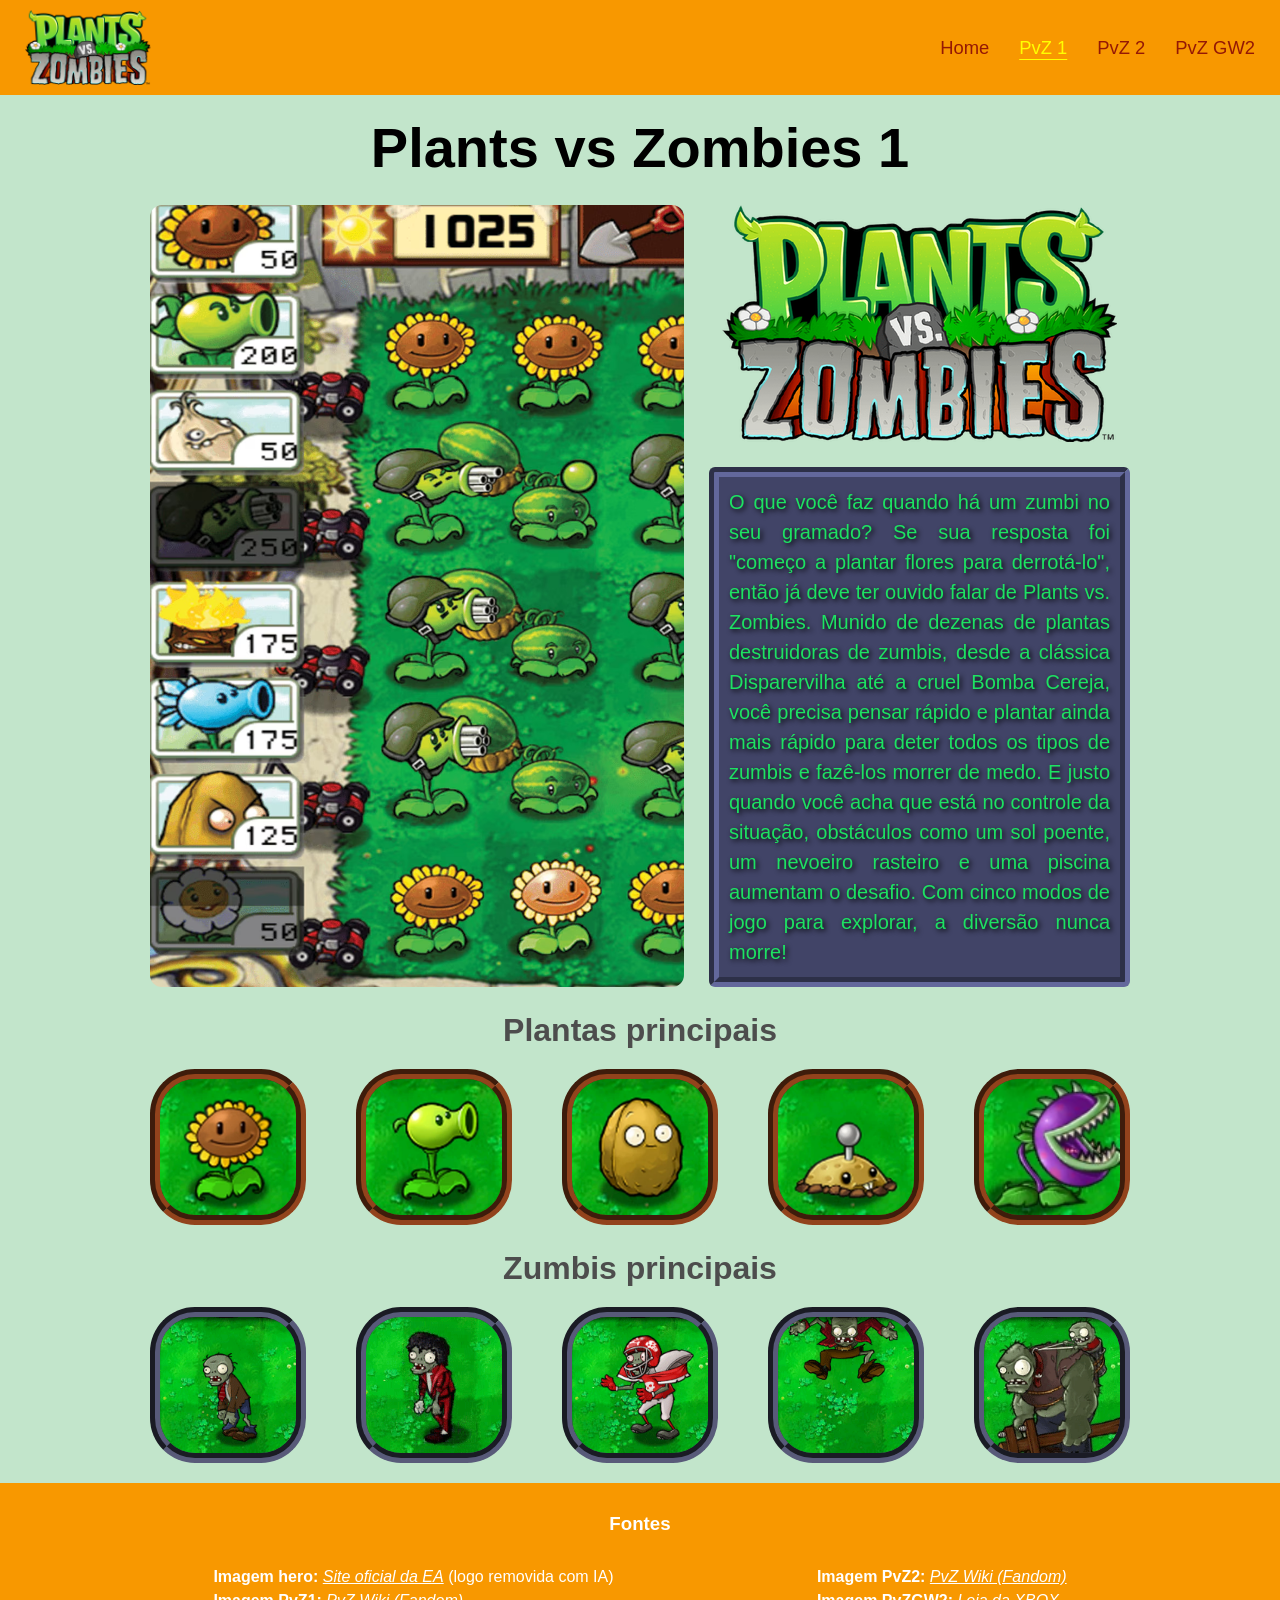
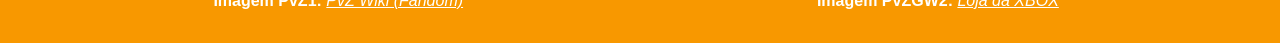
==== pvz1.html @ 1c92091c "Criação da página do PvZ 2" ====
<!DOCTYPE html>
<html lang="pt-br">

<head>
    <meta charset="UTF-8">
    <meta name="viewport" content="width=device-width, initial-scale=1.0">
    <link rel="stylesheet" href="./css/style.css">
    <link rel="stylesheet" href="./css/pag-jogos.css">
    <title>Plants Vs Zombies 1</title>
</head>

<body>
    <header>
        <img src="./images/logo.png" alt="Imagem logo" id="logo" height="75">
        <nav>
            <ul>
                <li><a href="index.html">Home</a></li>
                <li><a href="pvz1.html" class="pag-atual">PvZ 1</a></li>
                <li><a href="pvz2.html">PvZ 2</a></li>
                <li><a href="pvzgw2.html">PvZ GW2</a></li>
            </ul>
        </nav>
    </header>

    <main>
        <h1 style="grid-area: h1;">Plants vs Zombies 1</h1>

        <img src="./images/pvz1/screenshot.avif" alt="Imagem do jogo" class="img-jogo" style="grid-area: img-j;">

        <img src="./images/pvz1/mini-img.png" alt="Logo do jogo" class="mini-img" style="grid-area: m-img;">

        <div class="descricao" style="grid-area: desc;">
            O que você faz quando há um zumbi no seu gramado? Se sua resposta foi "começo a plantar flores para
            derrotá-lo", então já deve ter ouvido falar de Plants vs. Zombies. Munido de dezenas de plantas destruidoras
            de zumbis, desde a clássica Disparervilha até a cruel Bomba Cereja, você precisa pensar rápido e plantar
            ainda mais rápido para deter todos os tipos de zumbis e fazê-los morrer de medo. E justo quando você acha
            que está no controle da situação, obstáculos como um sol poente, um nevoeiro rasteiro e uma piscina aumentam
            o desafio. Com cinco modos de jogo para explorar, a diversão nunca morre!
        </div>

        <div class="plantas lista-personagens" style="grid-area: plantas;">
            <h2>Plantas principais</h2>
            <img src="./images/pvz1/plantas/planta1.webp" alt="" class="planta personagem">
            <img src="./images/pvz1/plantas/planta2.webp" alt="" class="planta personagem">
            <img src="./images/pvz1/plantas/planta3.webp" alt="" class="planta personagem">
            <img src="./images/pvz1/plantas/planta4.webp" alt="" class="planta personagem">
            <img src="./images/pvz1/plantas/planta5.webp" alt="" class="planta personagem">
        </div>

        <div class="zumbis lista-personagens" style="grid-area: zumbis;">
            <h2>Zumbis principais</h2>
            <img src="./images/pvz1/zumbis/zumbi1.gif" alt="" class="zumbi personagem">
            <img src="./images/pvz1/zumbis/zumbi2.gif" alt="" class="zumbi personagem">
            <img src="./images/pvz1/zumbis/zumbi3.gif" alt="" class="zumbi personagem">
            <img src="./images/pvz1/zumbis/zumbi4.gif" alt="" class="zumbi personagem">
            <img src="./images/pvz1/zumbis/zumbi5.gif" alt="" class="zumbi personagem">
        </div>
    </main>

    <footer>
        <h3>Fontes</h3>
        <div id="referencias">
            <div>
                <p>
                    <b>Imagem hero:</b> <a
                        href="https://www.ea.com/pt-br/games/plants-vs-zombies/plants-vs-zombies-replanted">Site oficial
                        da
                        EA</a> (logo removida com IA)
                </p>
                <p>
                    <b>Imagem PvZ1:</b> <a href="https://plants-vs-zombies.fandom.com/pt-br/wiki/Plants_vs._Zombies">PvZ
                        Wiki (Fandom)</a>
                </p>
            </div>
            <div>
                <p>
                    <b>Imagem PvZ2:</b> <a href="https://plantsvszombies.fandom.com/f/p/4400000000000140265">PvZ Wiki
                        (Fandom)</a>
                </p>
                <p>
                    <b>Imagem PvZGW2:</b> <a
                        href="https://www.xbox.com/pt-BR/games/store/plants-vs-zombies-garden-warfare-2/bnrh7brc1d02">Loja
                        da XBOX</a>
                </p>
            </div>
        </div>
    </footer>
</body>

</html>
---- css/style.css ----
:root {
    --cor-principal: #f89800;
    --cor-secundaria: #6bd73b;

    --cor-destaque: #d214bc;

    --texto: hsl(0, 0%, 30%);
    --texto-destaque: black;
}

/* Configurações iniciais */

* {
    margin: 0;
    padding: 0;

    box-sizing: border-box;
}

body {
    min-height: 100vh;

    font-family: Arial, Helvetica, sans-serif;
}

section {
    padding: 50px 80px;

    display: grid;
    grid-template-columns: 1fr 1fr;
    justify-items: center;
    align-items: center;
}

section:nth-child(even) {
    background-color: hsl(0, 0%, 95%);
}

section:nth-child(odd) {
    background-color: white;
}

section h2 {
    font-size: 2rem;
}

section img {
    border-radius: 12px;

    width: 550px;
    height: auto;

    transition: transform 0.2s ease;
}

section:not(#hero):hover img {
    transform: scale(1.05);
}

section:nth-child(even) .texto-hero {
    order: 2;
}

.btn-saber-mais {
    margin-top: 30px;
    padding: 10px;

    border: 10px groove hsl(235, 22%, 50%);
    border-radius: 6px;

    background-color: hsl(235, 22%, 33%);

    color: hsl(141, 77%, 50%);
    text-decoration: none;
    font-size: 1.25rem;
    font-weight: bold;
    text-shadow: 1px 1px 3px black;

    display: inline-block;

}

.btn-saber-mais:hover {
    border: 10px ridge hsl(235, 22%, 50%);
    background-color: hsl(235, 22%, 33%);
}

/* Cabeçalho */

header {
    padding: 10px 25px;

    background-color: var(--cor-principal);

    font-size: 1.15rem;

    position: sticky;
    top: 0;
    z-index: 9999;

    display: flex;
    justify-content: space-between;
    align-items: center;
}

nav ul {
    list-style: none;

    display: flex;
    gap: 30px;
}

nav a {
    color: hsl(8, 94%, 30%);
    text-decoration: none;
}

nav a:hover {
    color: yellow;
}

.pag-atual {
    color: yellow;
    text-decoration: underline;
    text-underline-offset: 5px;
}

/* Área principal */

/* Seção hero */

main {
    color: var(--texto);

    display: grid;
    grid-template-columns: 1fr;
    grid-auto-rows: auto;
}

#hero h1 {
    color: var(--texto-destaque);

    font-size: 4rem;
    line-height: 0.9;

    margin-bottom: 20px;
}

#btn-nostalgia {
    margin-top: 30px;
    padding: 15px 10px;

    border-radius: 12px;

    color: white;

    background-color: var(--cor-secundaria);

    font-size: 1.25rem;
    text-decoration: none;

    display: inline-block;

    transition:
        box-shadow 0.2s ease,
        background-color 0.2s ease;
}

#btn-nostalgia:hover {
    box-shadow: 0 0 14px var(--cor-destaque);
    background-color: var(--cor-destaque);
}

footer {
    padding: 30px 10px;

    color: white;

    background-color: var(--cor-principal);
}

footer h3 {
    text-align: center;
    margin-bottom: 30px;
}

#referencias {
    display: flex;
    justify-content: space-evenly;
    align-items: center;
}

#referencias ul {
    list-style: none;
}

#referencias a {
    color: white;

    font-style: italic;
    line-height: 1.5;
}
---- css/pag-jogos.css ----
main {
    padding: 20px 150px;

    background-color: hsl(135, 40%, 83%);

    justify-items: center;
    align-items: center;
    gap: 25px;

    display: grid;
    grid-template-columns: 2.5fr 1fr;
    grid-template-rows: repeat(4, auto);
    grid-template-areas:
        "h1 h1"
        "img-j m-img"
        "img-j desc"
        "plantas plantas"
        "zumbis zumbis";
}

h1 {
    color: var(--texto-destaque);
    font-size: 3.5rem;
}

.img-jogo {
    width: 100%;
    height: 100%;

    object-fit: cover;
    object-position: top left;

    border-radius: 12px;
}

.descricao {
    padding: 10px;

    border: 10px groove hsl(235, 22%, 50%);
    border-radius: 6px;

    background-color: #414467;

    color: hsl(141, 77%, 50%);
    text-align: justify;
    font-size: 1.25rem;
    line-height: 1.5;
    text-shadow: 2px 2px 5px black;
}

.lista-personagens {
    width: 100%;
    gap: 20px 50px;

    display: grid;
    grid-template-columns: repeat(5, 1fr);
    grid-auto-rows: auto;
}

.lista-personagens h2 {
    text-align: center;
    font-size: 2rem;

    grid-column: 1 / -1;
}

.personagem {
    width: 100%;
    border-radius: 45px;

    aspect-ratio: 1 / 1;
    object-fit: cover;
}

.planta {
    border: 10px groove hsl(20, 68%, 34%);
    background-color: #6a3010;
}

.zumbi {
    border: 10px groove hsl(236, 16%, 41%);
    background-color: #414467;
}
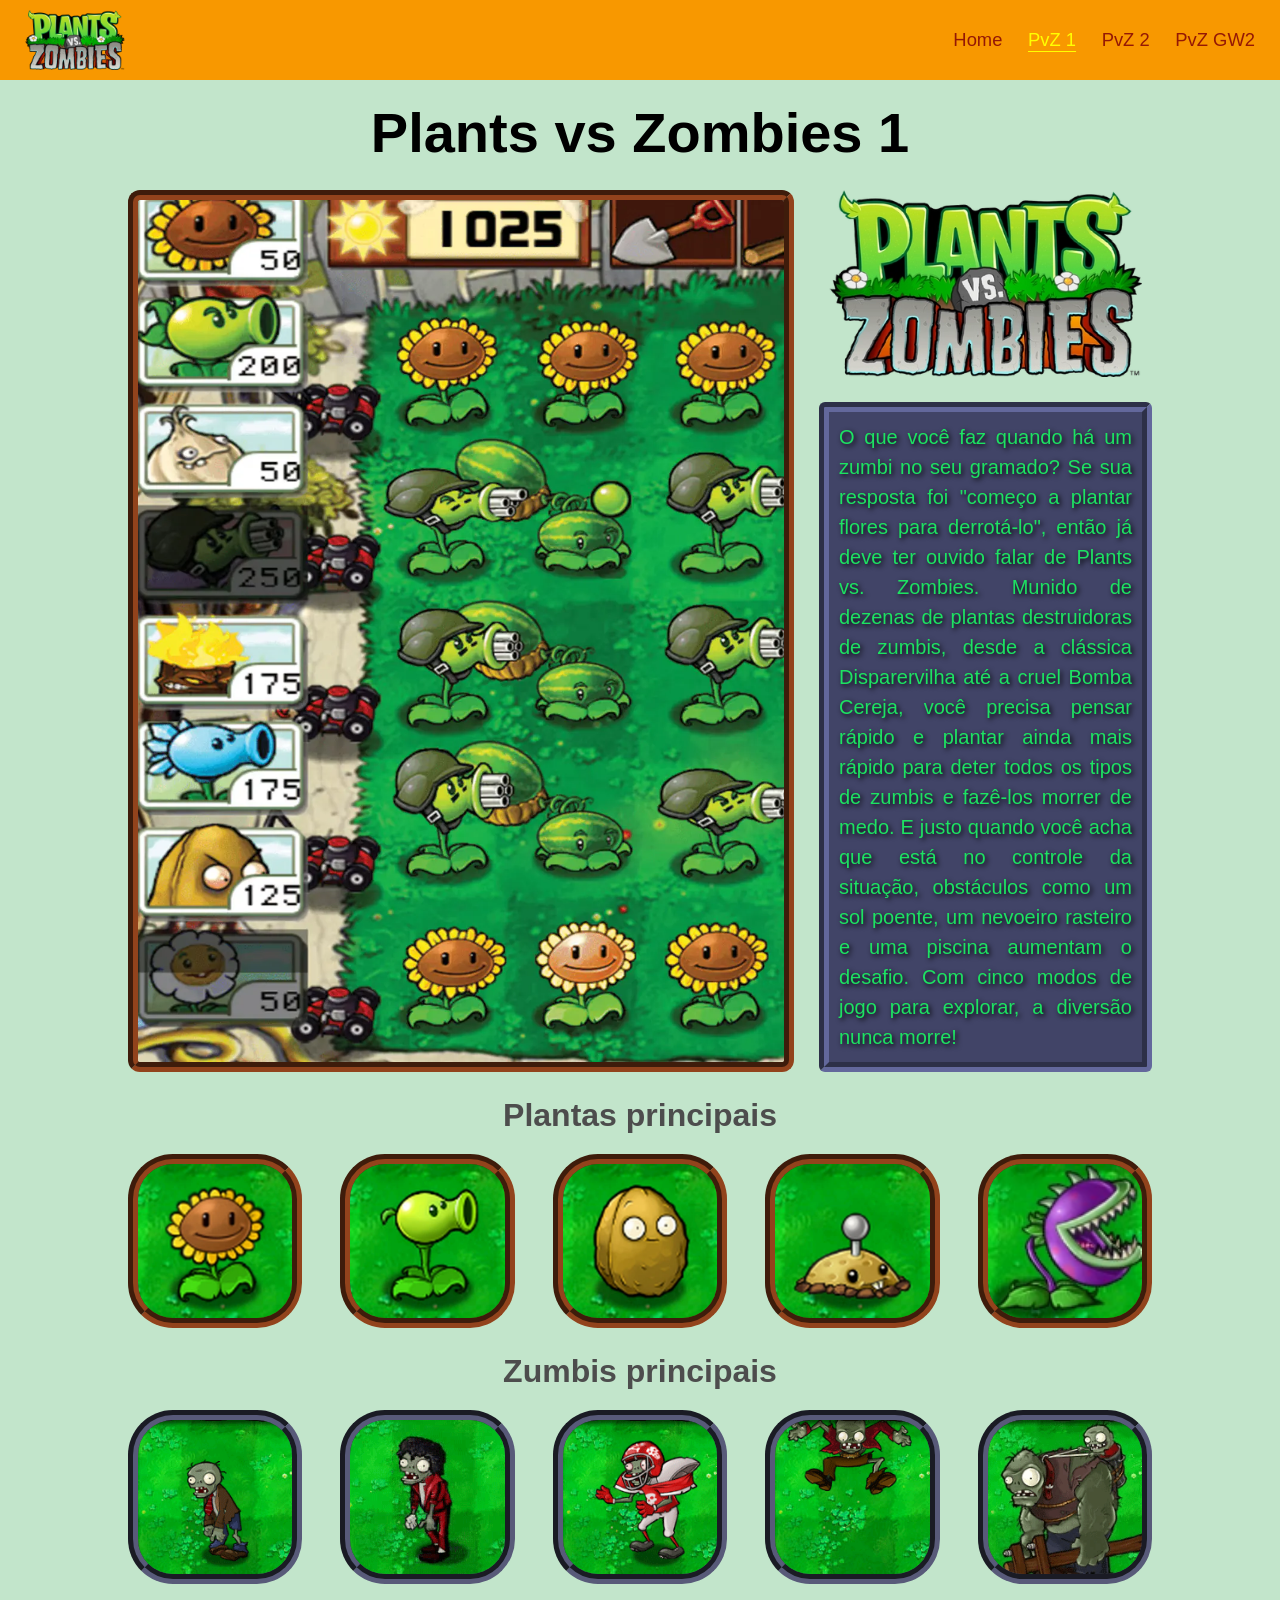
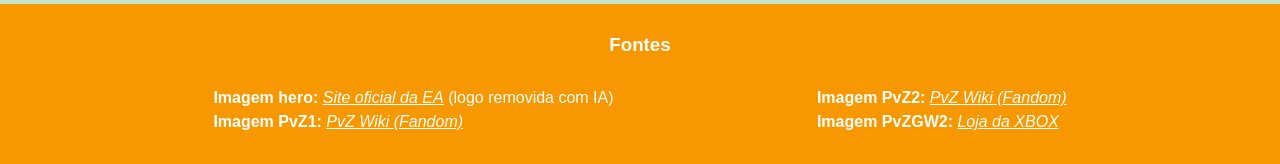
==== commit e4545c10: "criar as páginas do PvZ2 e PvZGW2 e adicionar responsividade" ====
--- a/pvz1.html
+++ b/pvz1.html
@@ -11,7 +11,7 @@
 
 <body>
     <header>
-        <img src="./images/logo.png" alt="Imagem logo" id="logo" height="75">
+        <img src="./images/logo.webp" alt="Imagem logo" id="logo">
         <nav>
             <ul>
                 <li><a href="index.html">Home</a></li>
@@ -25,9 +25,9 @@
     <main>
         <h1 style="grid-area: h1;">Plants vs Zombies 1</h1>
 
-        <img src="./images/pvz1/screenshot.avif" alt="Imagem do jogo" class="img-jogo" style="grid-area: img-j;">
+        <img src="./images/pvz1/screenshot.webp" alt="Imagem do jogo" class="img-jogo" style="grid-area: img-j; object-position: top left;">
 
-        <img src="./images/pvz1/mini-img.png" alt="Logo do jogo" class="mini-img" style="grid-area: m-img;">
+        <img src="./images/pvz1/mini-img.webp" alt="Logo do jogo" class="mini-img" style="grid-area: m-img;">
 
         <div class="descricao" style="grid-area: desc;">
             O que você faz quando há um zumbi no seu gramado? Se sua resposta foi "começo a plantar flores para
@@ -49,11 +49,11 @@
 
         <div class="zumbis lista-personagens" style="grid-area: zumbis;">
             <h2>Zumbis principais</h2>
-            <img src="./images/pvz1/zumbis/zumbi1.gif" alt="" class="zumbi personagem">
-            <img src="./images/pvz1/zumbis/zumbi2.gif" alt="" class="zumbi personagem">
-            <img src="./images/pvz1/zumbis/zumbi3.gif" alt="" class="zumbi personagem">
-            <img src="./images/pvz1/zumbis/zumbi4.gif" alt="" class="zumbi personagem">
-            <img src="./images/pvz1/zumbis/zumbi5.gif" alt="" class="zumbi personagem">
+            <img src="./images/pvz1/zumbis/zumbi1.webp" alt="" class="zumbi personagem">
+            <img src="./images/pvz1/zumbis/zumbi2.webp" alt="" class="zumbi personagem">
+            <img src="./images/pvz1/zumbis/zumbi3.webp" alt="" class="zumbi personagem">
+            <img src="./images/pvz1/zumbis/zumbi4.webp" alt="" class="zumbi personagem">
+            <img src="./images/pvz1/zumbis/zumbi5.webp" alt="" class="zumbi personagem">
         </div>
     </main>
 
--- a/css/style.css
+++ b/css/style.css
@@ -26,14 +26,16 @@
 section {
     padding: 50px 80px;
 
+    gap: 50px;
+
     display: grid;
-    grid-template-columns: 1fr 1fr;
+    grid-template-columns: auto auto;
     justify-items: center;
     align-items: center;
 }
 
 section:nth-child(even) {
-    background-color: hsl(0, 0%, 95%);
+    background-color: hsl(0, 0%, 90%);
 }
 
 section:nth-child(odd) {
@@ -45,9 +47,8 @@
 }
 
 section img {
-    border-radius: 12px;
-
-    width: 550px;
+
+    width: min(550px, 100%);
     height: auto;
 
     transition: transform 0.2s ease;
@@ -59,6 +60,10 @@
 
 section:nth-child(even) .texto-hero {
     order: 2;
+}
+
+section p {
+    max-width: 500px;
 }
 
 .btn-saber-mais {
@@ -88,11 +93,11 @@
 /* Cabeçalho */
 
 header {
-    padding: 10px 25px;
+    padding: 10px clamp(10px, 2vw, 25px);
 
     background-color: var(--cor-principal);
 
-    font-size: 1.15rem;
+    font-size: clamp(1rem, calc(2vw + 0.5rem), 1.15rem);
 
     position: sticky;
     top: 0;
@@ -103,11 +108,15 @@
     align-items: center;
 }
 
+#logo {
+    width: clamp(75px, 20vw, 100px);
+}
+
 nav ul {
     list-style: none;
 
     display: flex;
-    gap: 30px;
+    gap: clamp(15px, 2vw, 30px);
 }
 
 nav a {
@@ -138,12 +147,14 @@
 }
 
 #hero h1 {
+    max-width: 600px;
+    margin-bottom: 20px;
+
     color: var(--texto-destaque);
 
     font-size: 4rem;
     line-height: 0.9;
 
-    margin-bottom: 20px;
 }
 
 #btn-nostalgia {
@@ -166,9 +177,14 @@
         background-color 0.2s ease;
 }
 
-#btn-nostalgia:hover {
+#btn-nostalgia.enabled:hover {
     box-shadow: 0 0 14px var(--cor-destaque);
     background-color: var(--cor-destaque);
+}
+
+#btn-nostalgia.disabled {
+    background-color: #8a8a8a;
+    cursor: not-allowed;
 }
 
 footer {
--- a/css/pag-jogos.css
+++ b/css/pag-jogos.css
@@ -1,5 +1,5 @@
 main {
-    padding: 20px 150px;
+    padding: 20px clamp(20px, 10vw, 150px);
 
     background-color: hsl(135, 40%, 83%);
 
@@ -8,8 +8,8 @@
     gap: 25px;
 
     display: grid;
-    grid-template-columns: 2.5fr 1fr;
-    grid-template-rows: repeat(4, auto);
+    grid-template-columns: 2fr 1fr;
+    grid-auto-rows: auto;
     grid-template-areas:
         "h1 h1"
         "img-j m-img"
@@ -20,6 +20,7 @@
 
 h1 {
     color: var(--texto-destaque);
+    text-align: center;
     font-size: 3.5rem;
 }
 
@@ -27,10 +28,15 @@
     width: 100%;
     height: 100%;
 
+    border: 10px groove hsl(20, 68%, 34%);
+
     object-fit: cover;
-    object-position: top left;
 
     border-radius: 12px;
+}
+
+.mini-img {
+    width: 100%;
 }
 
 .descricao {
@@ -50,7 +56,7 @@
 
 .lista-personagens {
     width: 100%;
-    gap: 20px 50px;
+    gap: 20px clamp(10px, 3vw, 50px);
 
     display: grid;
     grid-template-columns: repeat(5, 1fr);
@@ -80,4 +86,21 @@
 .zumbi {
     border: 10px groove hsl(236, 16%, 41%);
     background-color: #414467;
+}
+
+@media (max-width: 768px) {
+    main {
+        grid-template-columns: 1fr 5fr;
+        grid-template-areas:
+            "h1 h1"
+            "img-j img-j"
+            "m-img desc"
+            "plantas plantas"
+            "zumbis zumbis";
+    }
+
+    .personagem {
+        border-width: 5px;
+        border-radius: 25px;
+    }
 }
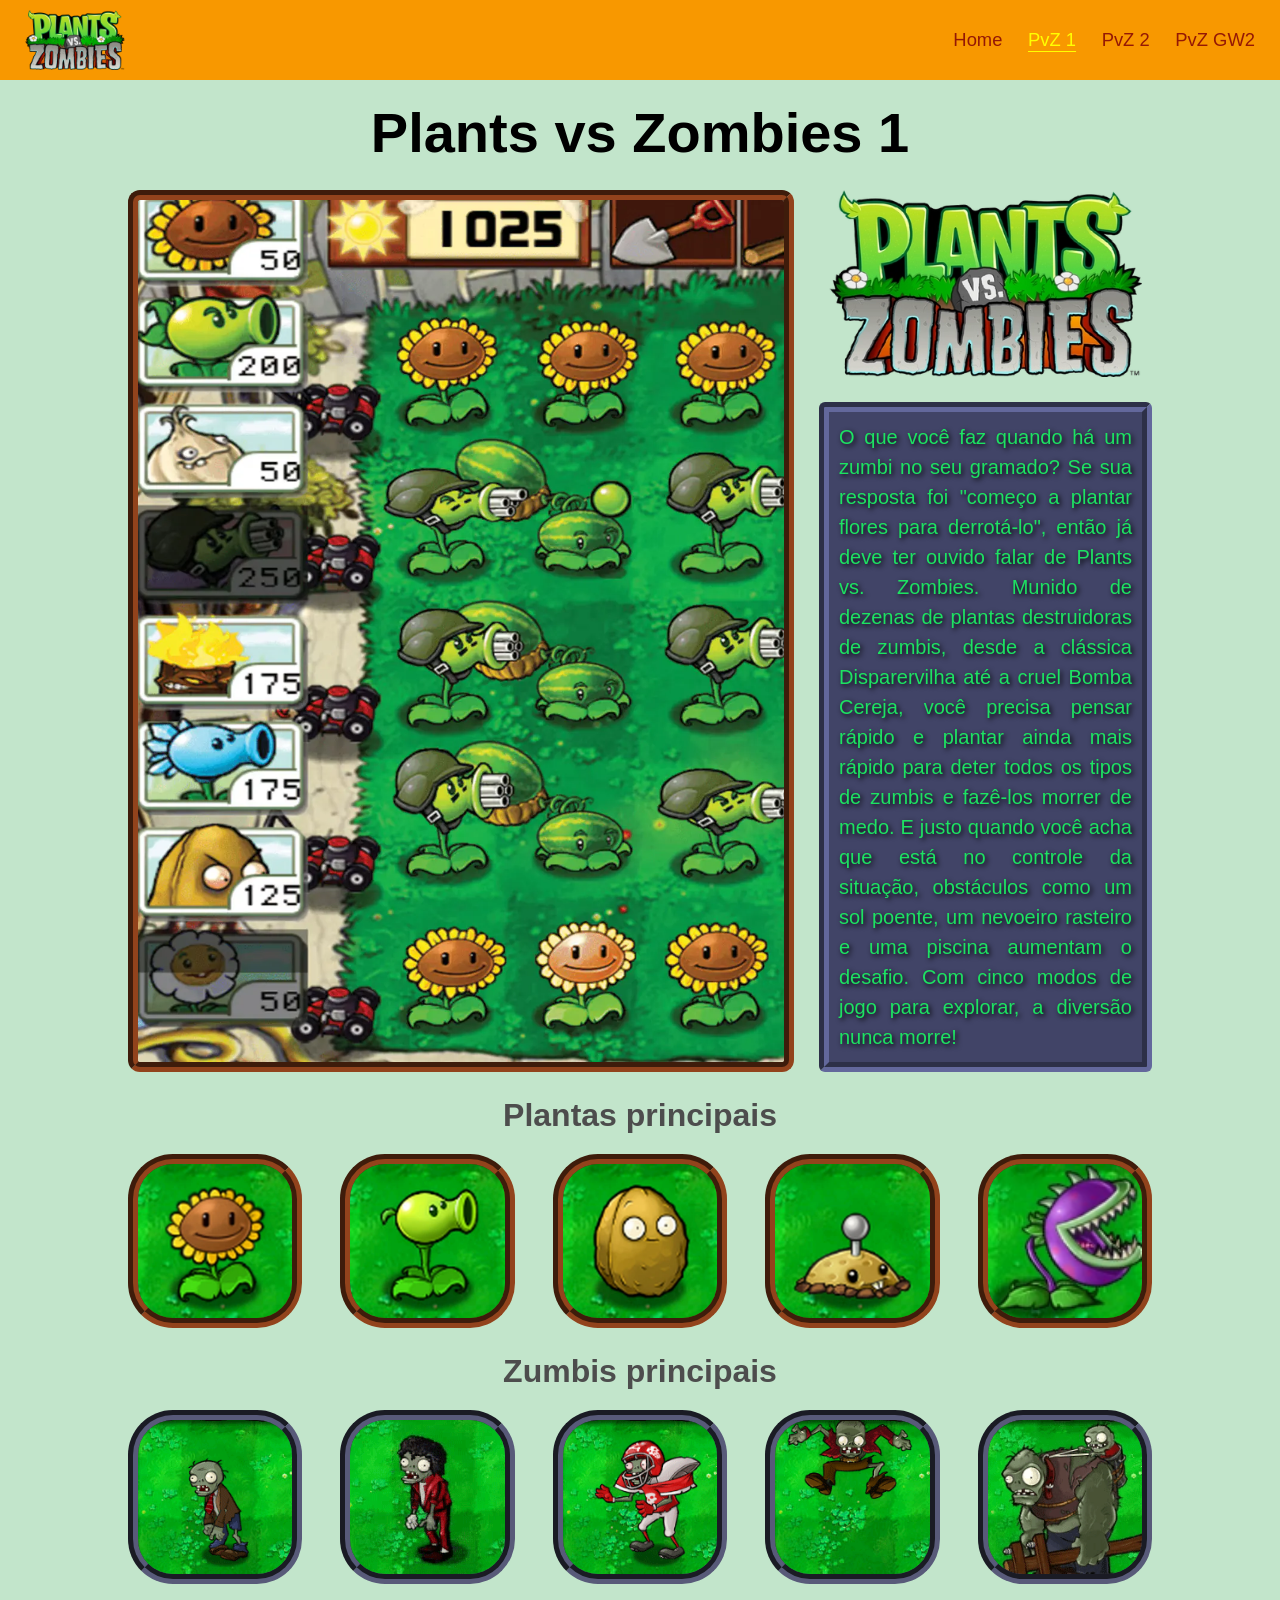
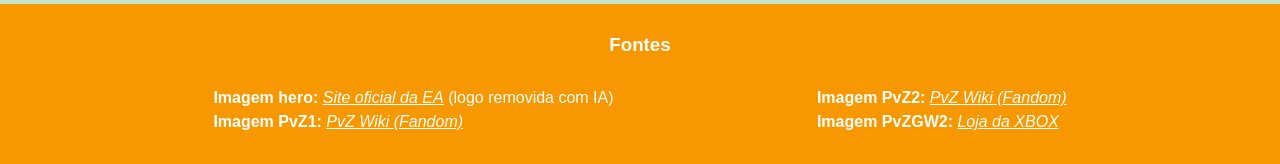
==== commit e414ef51: "fix: corrigir o tamanho da logo nos sites dos jogos" ====
--- a/pvz1.html
+++ b/pvz1.html
@@ -11,7 +11,7 @@
 
 <body>
     <header>
-        <img src="./images/logo.webp" alt="Imagem logo" id="logo">
+        <img src="./images/logo.webp" alt="Imagem logo" class="logo">
         <nav>
             <ul>
                 <li><a href="index.html">Home</a></li>
--- a/css/style.css
+++ b/css/style.css
@@ -108,7 +108,7 @@
     align-items: center;
 }
 
-#logo {
+.logo {
     width: clamp(75px, 20vw, 100px);
 }
 
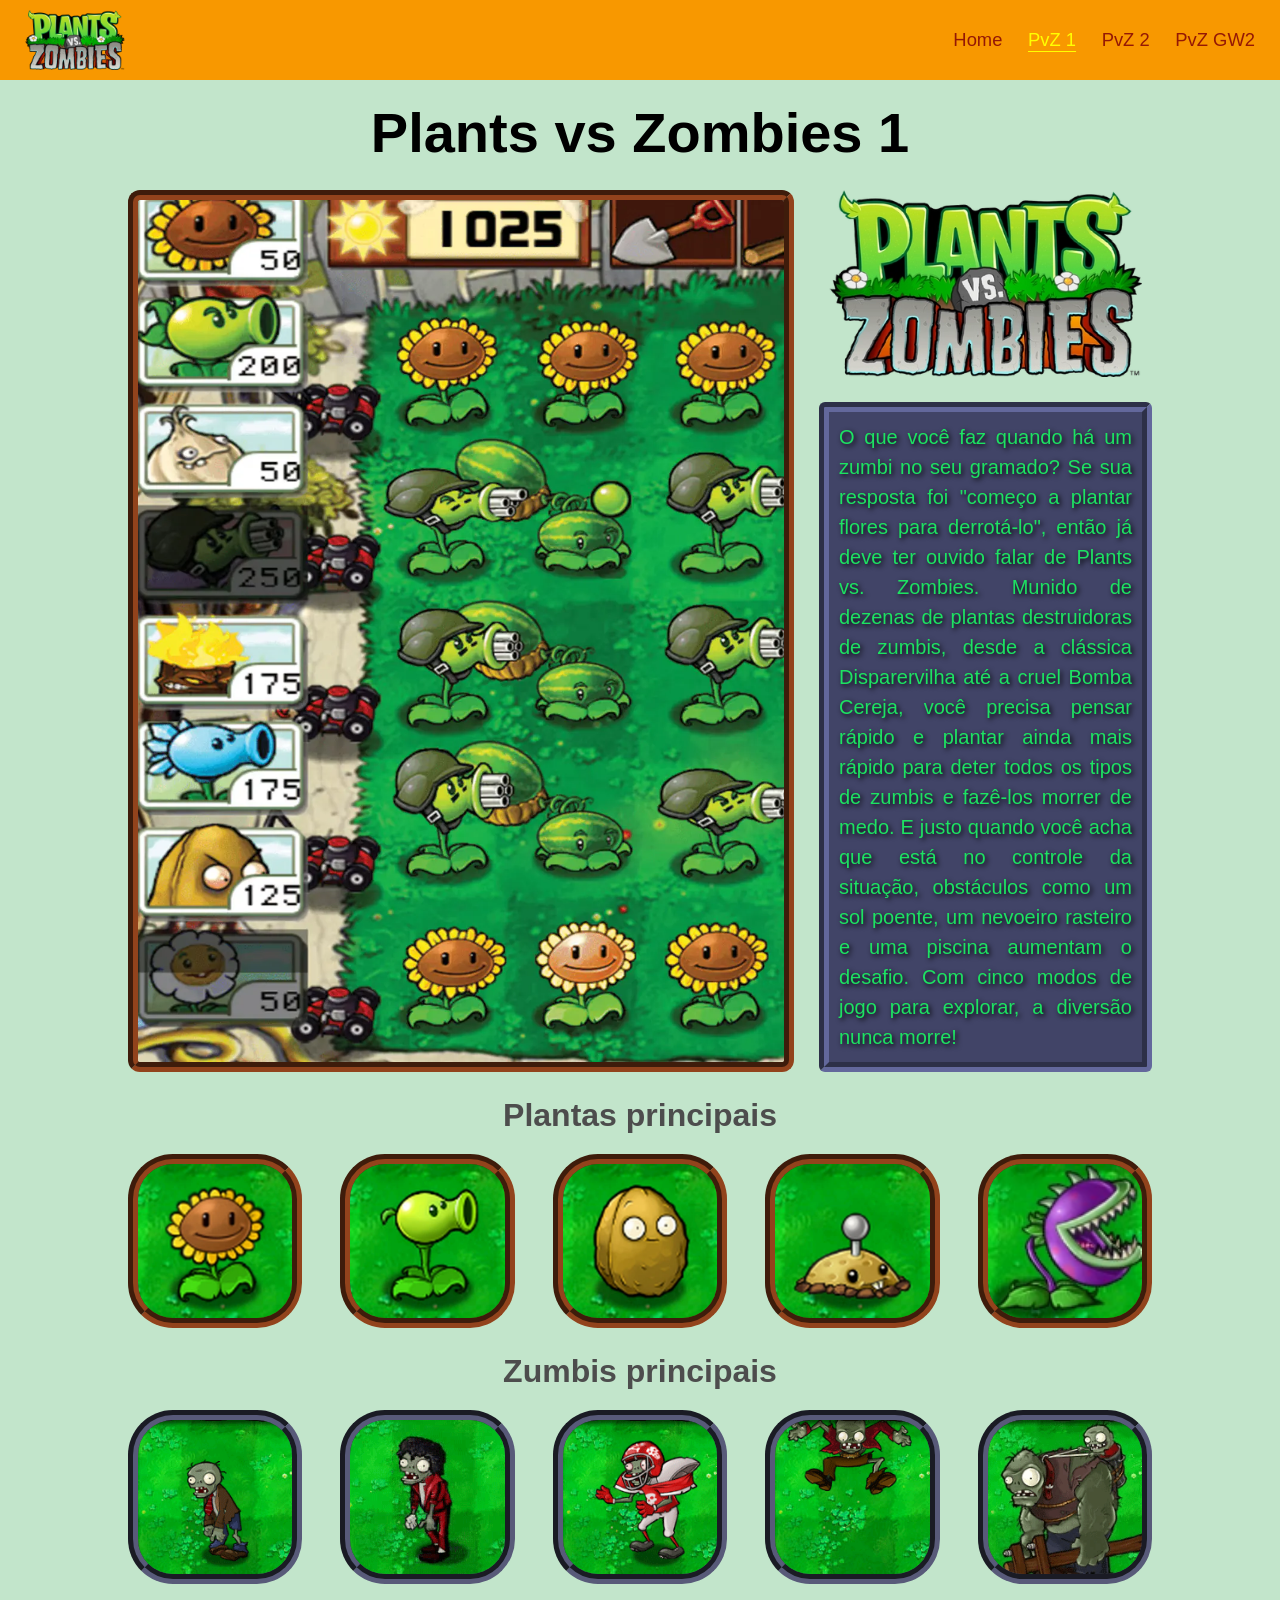
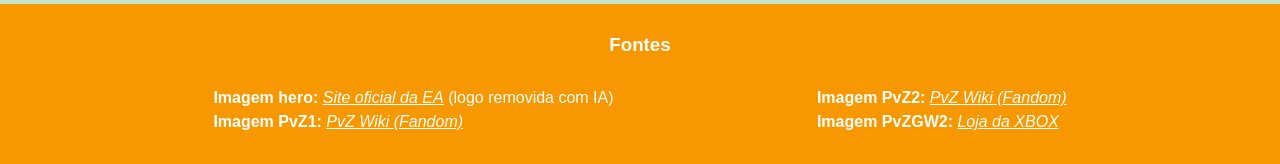
==== commit 8baecd19: "test: adicionar classe de teste à logo" ====
--- a/pvz1.html
+++ b/pvz1.html
@@ -11,7 +11,7 @@
 
 <body>
     <header>
-        <img src="./images/logo.webp" alt="Imagem logo" class="logo">
+        <img src="./images/logo.webp" alt="Imagem logo" class="logo teste">
         <nav>
             <ul>
                 <li><a href="index.html">Home</a></li>
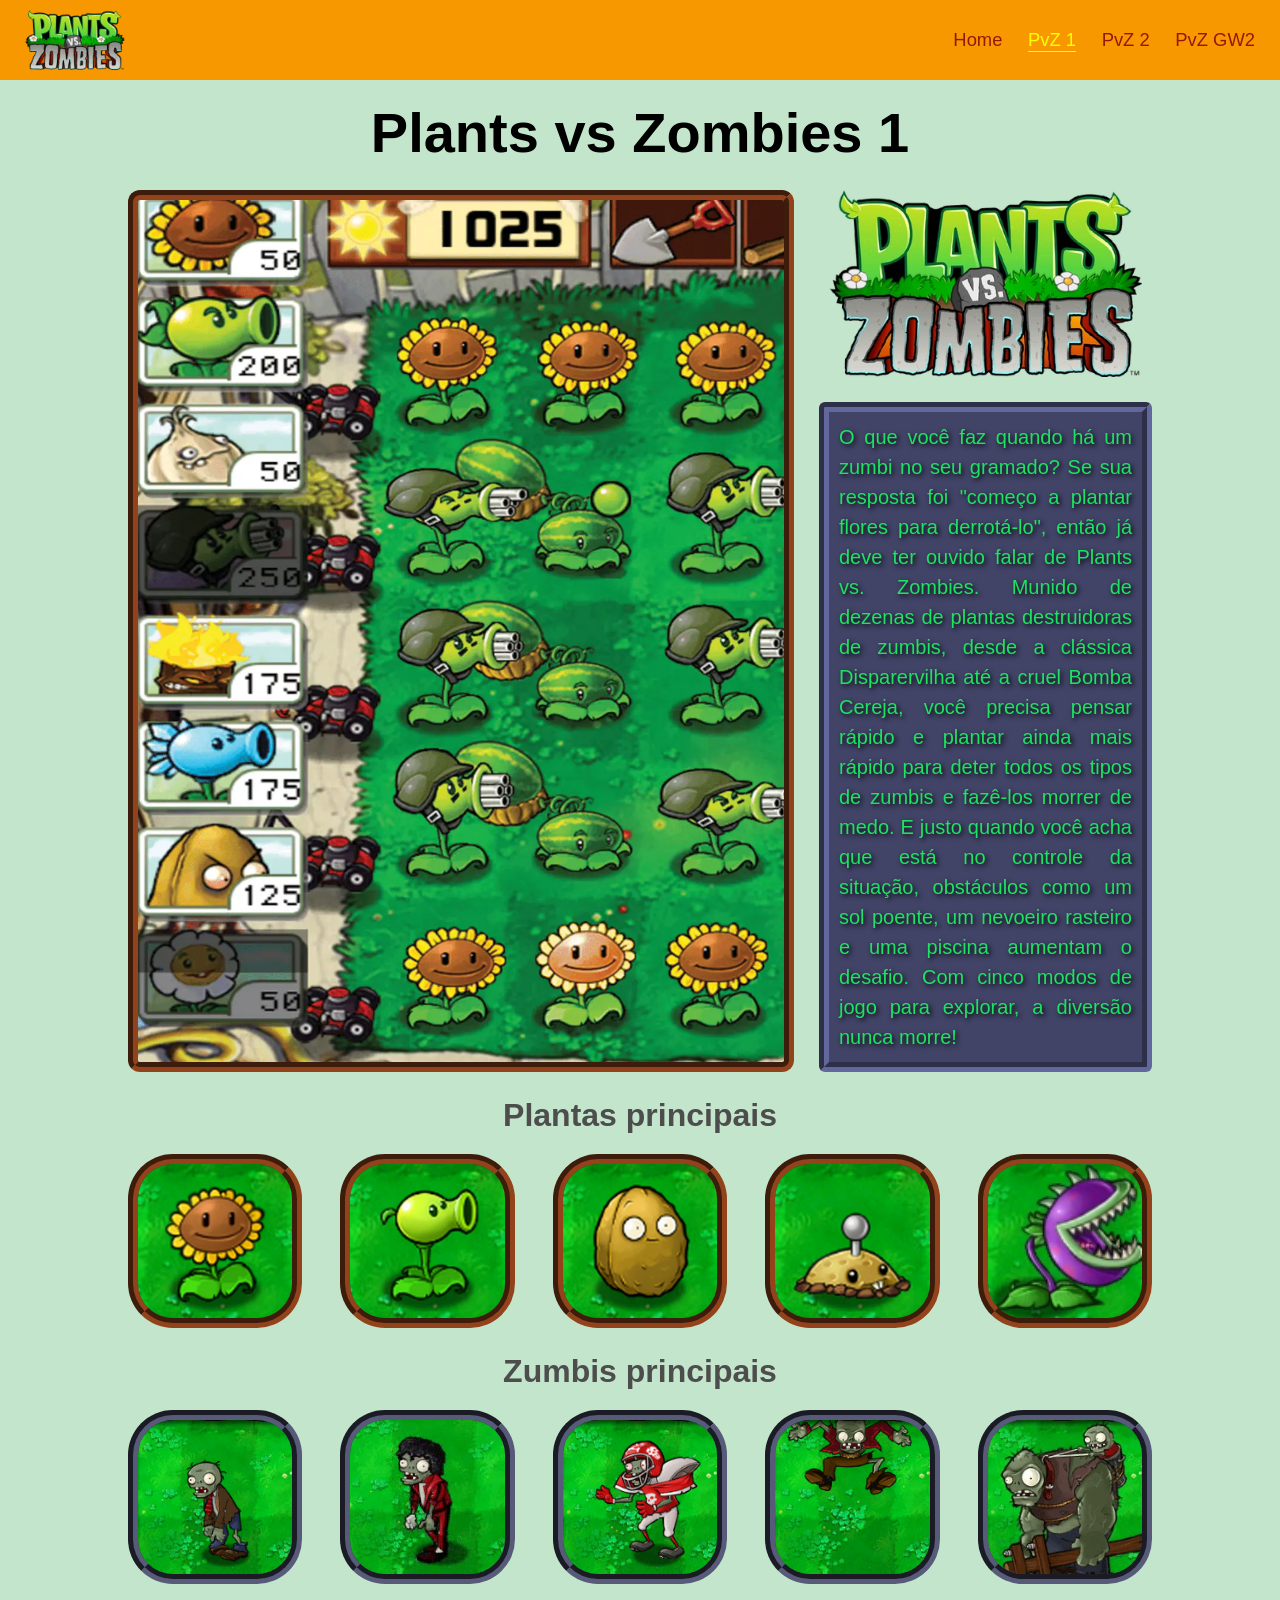
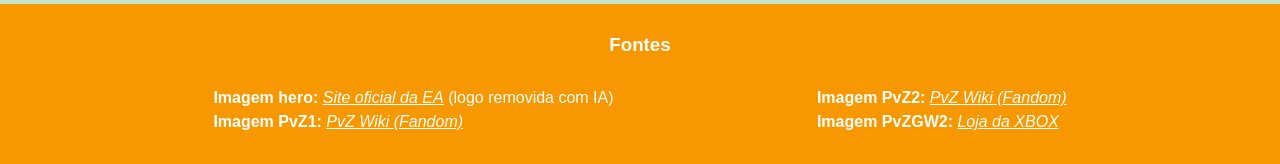
==== commit bbc14d30: "test: remover a classe de teste das logos" ====
--- a/pvz1.html
+++ b/pvz1.html
@@ -11,7 +11,7 @@
 
 <body>
     <header>
-        <img src="./images/logo.webp" alt="Imagem logo" class="logo teste">
+        <img src="./images/logo.webp" alt="Imagem logo" class="logo">
         <nav>
             <ul>
                 <li><a href="index.html">Home</a></li>
